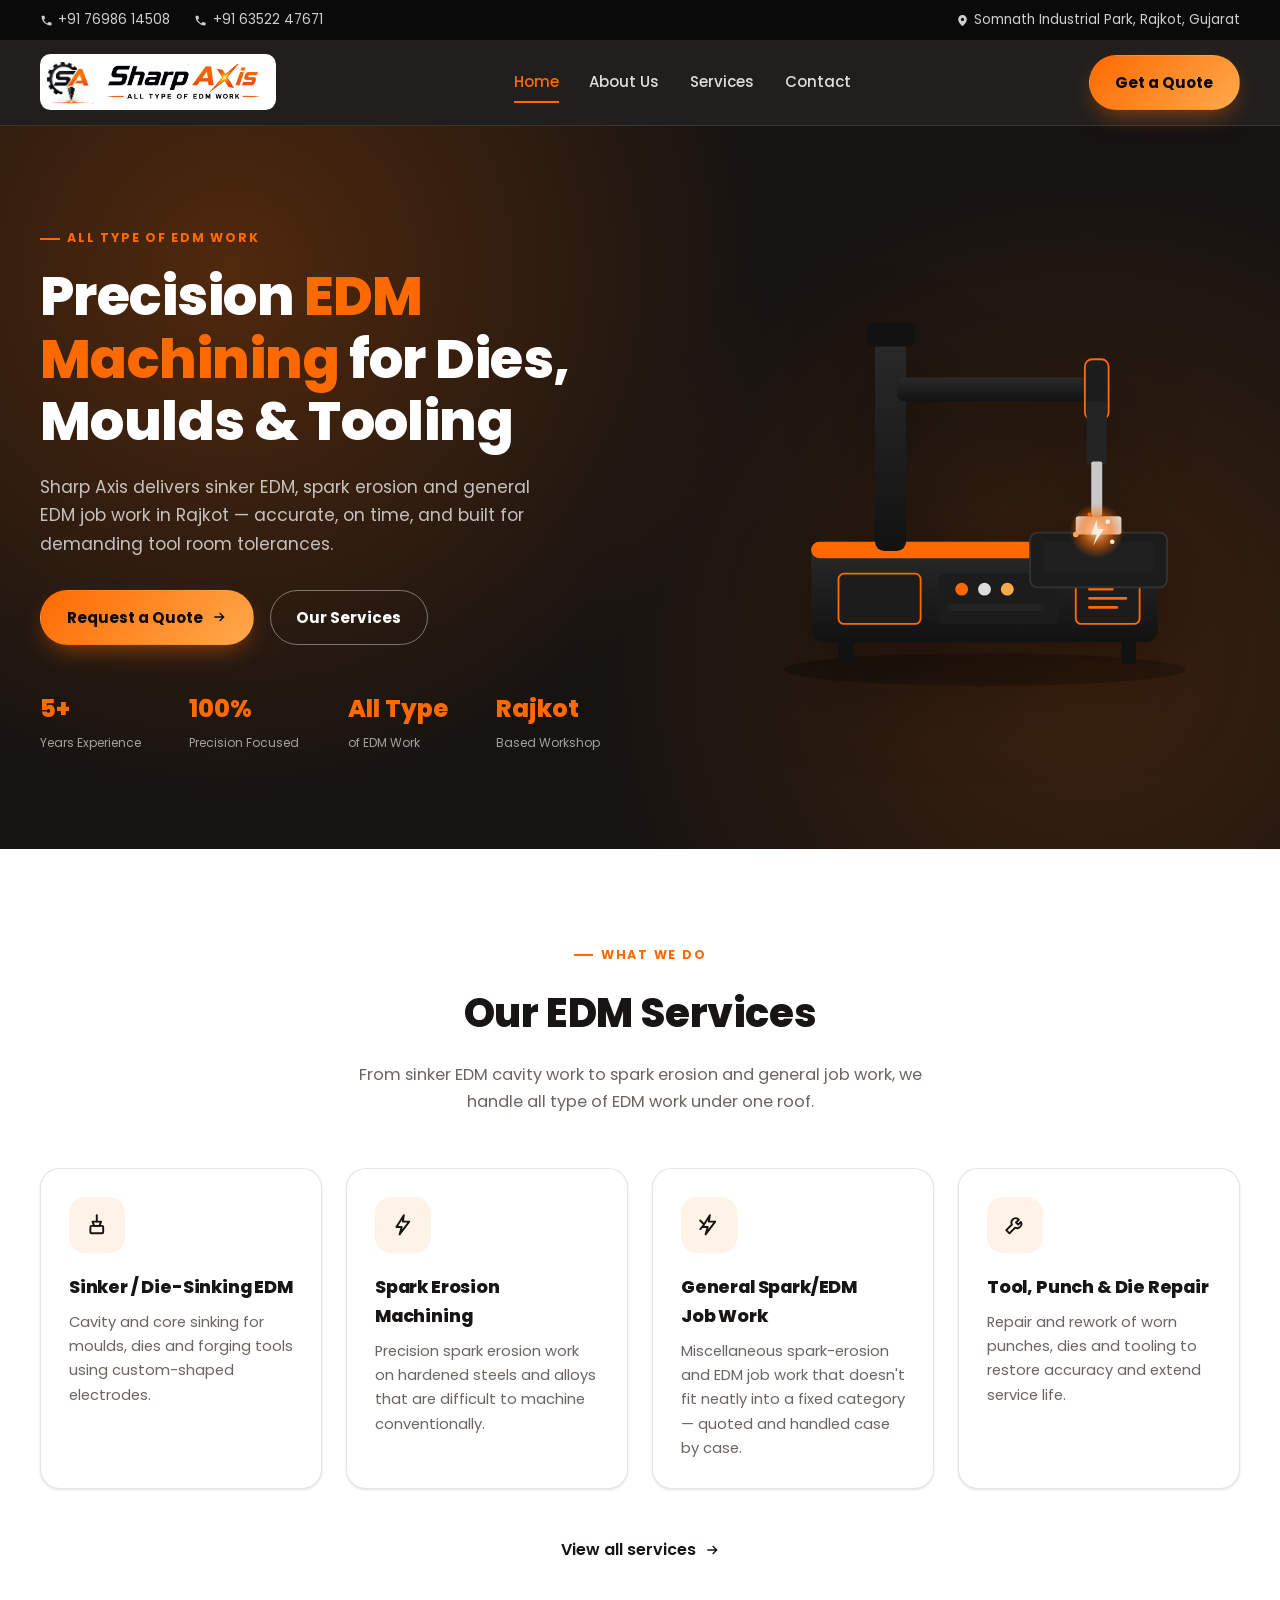
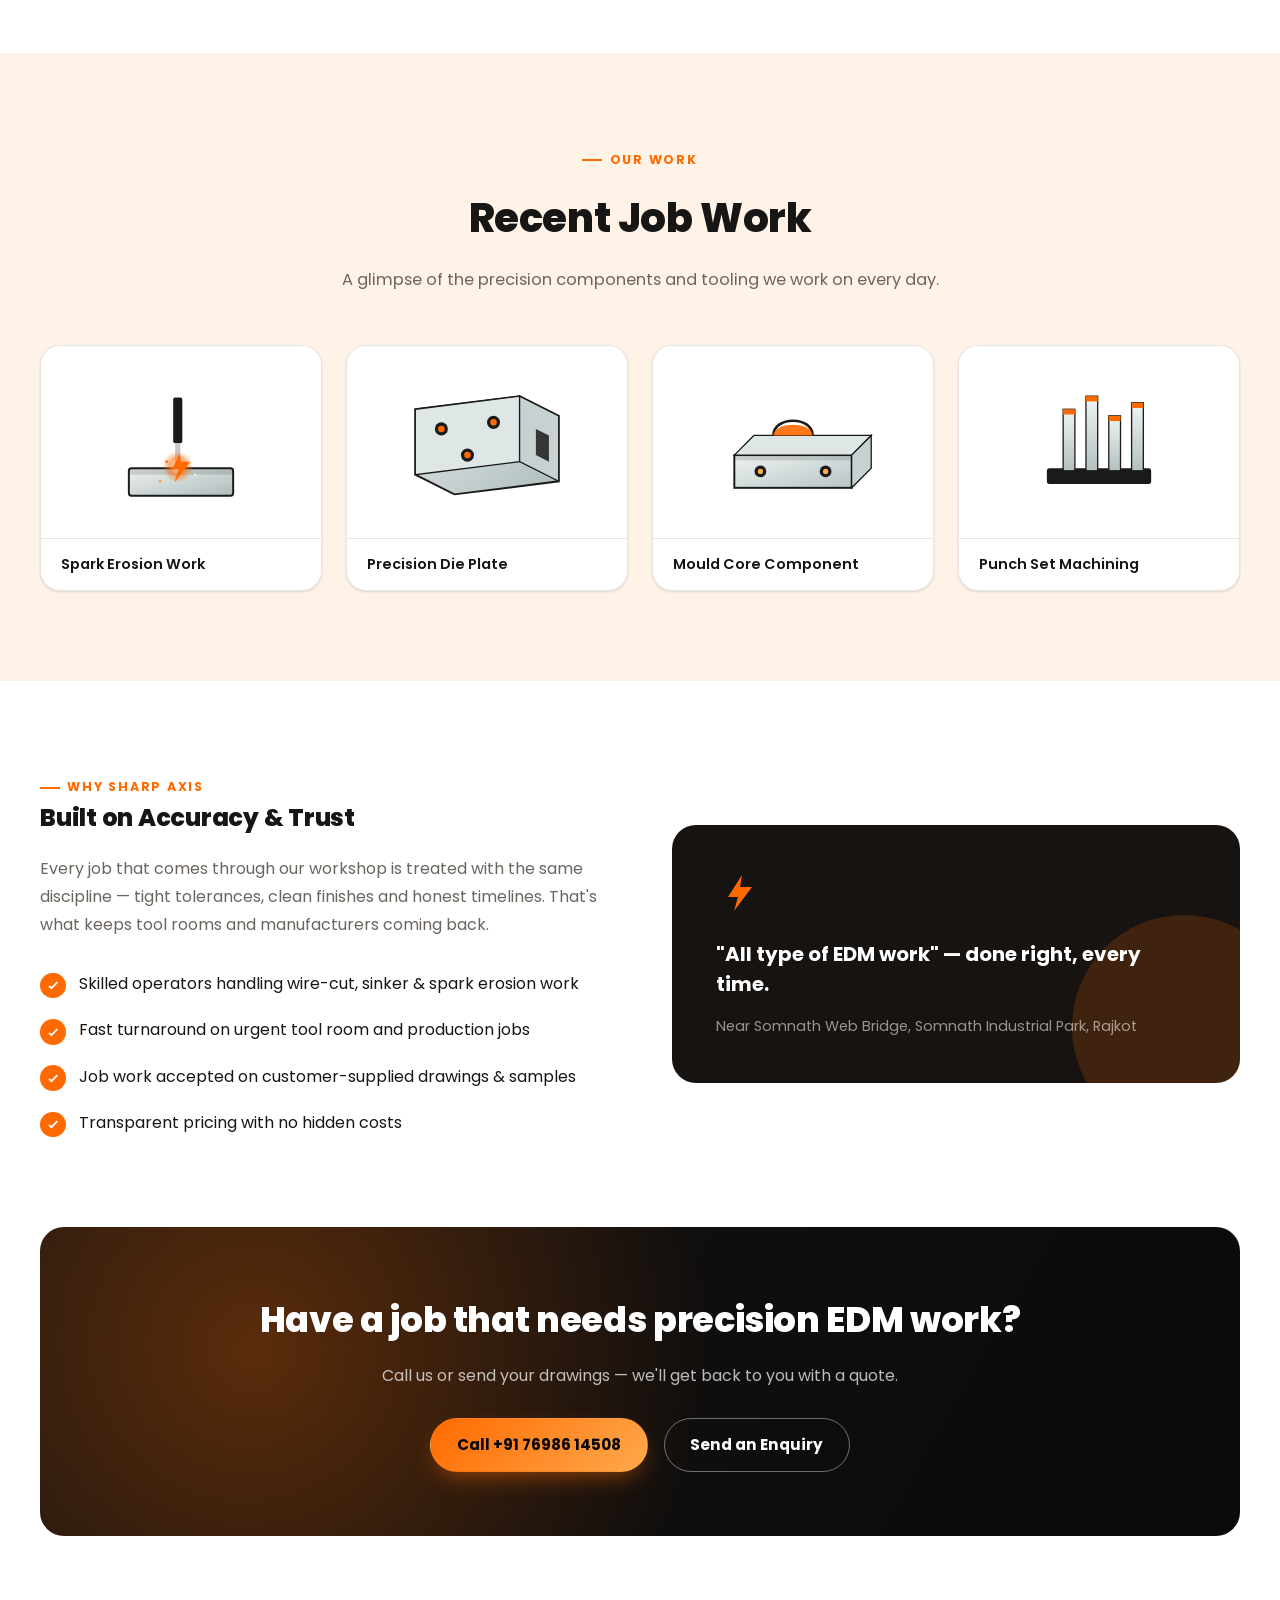
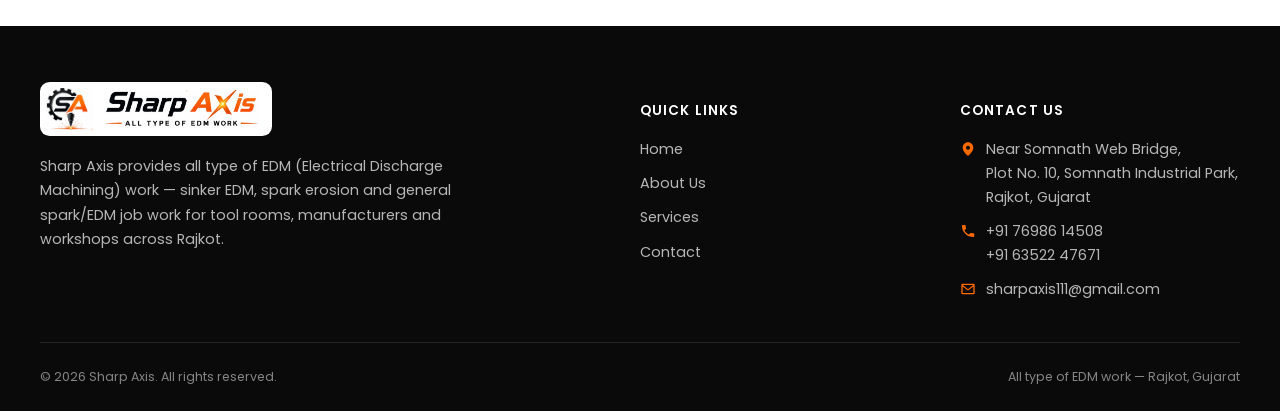
==== index.html @ 2260c655 "Rebrand site from VN Spark to Sharp Axis Update all pages, logo assets, and color palette (orange/bl" ====
<!DOCTYPE html>
<html lang="en">
<head>
<meta charset="utf-8">
<meta name="viewport" content="width=device-width, initial-scale=1">
<title>Sharp Axis — All Type of EDM Work | Rajkot</title>
<meta name="description" content="Sharp Axis, Rajkot — sinker EDM, spark erosion machining, general spark/EDM job work and tool repair. All type of EDM work, precision guaranteed.">
<link rel="icon" type="image/png" href="images/logo-mark.png">
<link rel="preconnect" href="https://fonts.bunny.net">
<link href="https://fonts.bunny.net/css?family=poppins:400,500,600,700,800" rel="stylesheet">
<link rel="stylesheet" href="css/style.css">
</head>
<body>

<div class="topbar">
  <div class="container-page topbar-row">
    <div class="topbar-contacts">
      <a href="tel:+917698614508">
        <svg width="13" height="13" viewBox="0 0 24 24" fill="currentColor"><path d="M6.6 10.8c1.4 2.8 3.8 5.1 6.6 6.6l2.2-2.2c.3-.3.7-.4 1.1-.3 1.2.4 2.5.6 3.8.6.6 0 1.1.5 1.1 1.1V20c0 .6-.5 1.1-1.1 1.1C10.6 21.1 2.9 13.4 2.9 4.1 2.9 3.5 3.4 3 4 3h3.4c.6 0 1.1.5 1.1 1.1 0 1.3.2 2.6.6 3.8.1.4 0 .8-.3 1.1L6.6 10.8z"/></svg>
        +91 76986 14508
      </a>
      <a href="tel:+916352247671">
        <svg width="13" height="13" viewBox="0 0 24 24" fill="currentColor"><path d="M6.6 10.8c1.4 2.8 3.8 5.1 6.6 6.6l2.2-2.2c.3-.3.7-.4 1.1-.3 1.2.4 2.5.6 3.8.6.6 0 1.1.5 1.1 1.1V20c0 .6-.5 1.1-1.1 1.1C10.6 21.1 2.9 13.4 2.9 4.1 2.9 3.5 3.4 3 4 3h3.4c.6 0 1.1.5 1.1 1.1 0 1.3.2 2.6.6 3.8.1.4 0 .8-.3 1.1L6.6 10.8z"/></svg>
        +91 63522 47671
      </a>
    </div>
    <a class="topbar-location" href="https://maps.app.goo.gl/mJrCz8PeDDXnvyiy7" target="_blank" rel="noopener">
      <svg width="13" height="13" viewBox="0 0 24 24" fill="currentColor"><path d="M12 2C7.6 2 4 5.6 4 10c0 5.4 7 11.5 7.3 11.7.2.2.5.3.7.3s.5-.1.7-.3C13 21.5 20 15.4 20 10c0-4.4-3.6-8-8-8zm0 11a3 3 0 110-6 3 3 0 010 6z"/></svg>
      Somnath Industrial Park, Rajkot, Gujarat
    </a>
  </div>
</div>

<header class="site-header">
  <div class="container-page header-row">
    <a class="brand" href="index.html">
      <img src="images/logo-mark.png" alt="Sharp Axis" class="brand-icon">
      <img src="images/logo-wordmark.png" alt="Sharp Axis — All Type of EDM Work" class="brand-wordmark">
    </a>

    <nav class="nav-links" id="navLinks">
      <a href="index.html" class="active">Home</a>
      <a href="about.html">About Us</a>
      <a href="services.html">Services</a>
      <a href="contact.html">Contact</a>
      <a class="btn-brand mobile-cta" href="contact.html">Get a Quote</a>
    </nav>

    <div class="header-actions">
      <a class="btn-brand" href="contact.html">Get a Quote</a>
      <button class="menu-toggle" id="menuToggle" aria-label="Toggle menu" aria-expanded="false" aria-controls="navLinks">
        <svg width="24" height="24" viewBox="0 0 24 24" fill="none" stroke="currentColor" stroke-width="2" stroke-linecap="round"><path d="M4 7h16M4 12h16M4 17h16"/></svg>
      </button>
    </div>
  </div>
</header>

<main>

  <!-- ============ HERO ============ -->
  <section class="hero">
    <div class="container-page hero-grid">
      <div>
        <span class="section-eyebrow">All Type of EDM Work</span>
        <h1>Precision <span class="text-brand">EDM Machining</span> for Dies, Moulds &amp; Tooling</h1>
        <p class="hero-lede">Sharp Axis delivers sinker EDM, spark erosion and general EDM job work in Rajkot &mdash; accurate, on time, and built for demanding tool room tolerances.</p>
        <div class="hero-ctas">
          <a class="btn-brand" href="contact.html">
            Request a Quote
            <svg width="16" height="16" viewBox="0 0 24 24" fill="none" stroke="currentColor" stroke-width="2"><path d="M5 12h14M13 6l6 6-6 6"/></svg>
          </a>
          <a class="btn-outline-light" href="services.html">Our Services</a>
        </div>
        <div class="hero-stats">
          <div><p class="stat-num">5+</p><p class="stat-label">Years Experience</p></div>
          <div><p class="stat-num">100%</p><p class="stat-label">Precision Focused</p></div>
          <div><p class="stat-num">All Type</p><p class="stat-label">of EDM Work</p></div>
          <div><p class="stat-num">Rajkot</p><p class="stat-label">Based Workshop</p></div>
        </div>
      </div>

      <div class="hero-art">
        <img src="images/hero-edm-machine.svg" alt="EDM spark erosion machine illustration">
      </div>
    </div>
  </section>

  <!-- ============ SERVICES PREVIEW ============ -->
  <section class="section">
    <div class="container-page">
      <div class="section-head-center">
        <span class="section-eyebrow center">What We Do</span>
        <h2>Our EDM Services</h2>
        <p>From sinker EDM cavity work to spark erosion and general job work, we handle all type of EDM work under one roof.</p>
      </div>

      <div class="grid-cards services-grid">
        <div class="service-card">
          <div class="icon-box"><svg viewBox="0 0 24 24" fill="none" stroke="currentColor" stroke-width="1.8" stroke-linecap="round" stroke-linejoin="round"><path d="M12 3v6"/><path d="M8 9h8l-1.5 4h-5L8 9z"/><rect x="6" y="13" width="12" height="7" rx="1"/></svg></div>
          <h3>Sinker / Die-Sinking EDM</h3>
          <p>Cavity and core sinking for moulds, dies and forging tools using custom-shaped electrodes.</p>
        </div>
        <div class="service-card">
          <div class="icon-box"><svg viewBox="0 0 24 24" fill="none" stroke="currentColor" stroke-width="1.8" stroke-linecap="round" stroke-linejoin="round"><path d="M13 3L6 14h5l-2 7 9-12h-6l1-6z"/></svg></div>
          <h3>Spark Erosion Machining</h3>
          <p>Precision spark erosion work on hardened steels and alloys that are difficult to machine conventionally.</p>
        </div>
        <div class="service-card">
          <div class="icon-box"><svg viewBox="0 0 24 24" fill="none" stroke="currentColor" stroke-width="1.8" stroke-linecap="round" stroke-linejoin="round"><path d="M13 3L6 14h5l-2 7 9-12h-6l1-6z"/><path d="M4 8l3 3M4 16l3-3"/></svg></div>
          <h3>General Spark/EDM Job Work</h3>
          <p>Miscellaneous spark-erosion and EDM job work that doesn't fit neatly into a fixed category &mdash; quoted and handled case by case.</p>
        </div>
        <div class="service-card">
          <div class="icon-box"><svg viewBox="0 0 24 24" fill="none" stroke="currentColor" stroke-width="1.8" stroke-linecap="round" stroke-linejoin="round"><path d="M14.7 6.3a4 4 0 00-5.4 5.4L4 17l3 3 5.3-5.3a4 4 0 005.4-5.4l-2.5 2.5-2-2 2.5-2.5z"/></svg></div>
          <h3>Tool, Punch &amp; Die Repair</h3>
          <p>Repair and rework of worn punches, dies and tooling to restore accuracy and extend service life.</p>
        </div>
      </div>

      <div style="text-align:center; margin-top:3rem;">
        <a href="services.html" style="display:inline-flex; align-items:center; gap:0.5em; font-weight:600; text-decoration:none; color:var(--brand-dark);">
          View all services
          <svg width="16" height="16" viewBox="0 0 24 24" fill="none" stroke="currentColor" stroke-width="2"><path d="M5 12h14M13 6l6 6-6 6"/></svg>
        </a>
      </div>
    </div>
  </section>

  <!-- ============ WORK GALLERY ============ -->
  <section class="section section-mist">
    <div class="container-page">
      <div class="section-head-center">
        <span class="section-eyebrow center">Our Work</span>
        <h2>Recent Job Work</h2>
        <p>A glimpse of the precision components and tooling we work on every day.</p>
      </div>

      <div class="grid-cards gallery-grid">
        <div class="gallery-card">
          <div class="thumb"><img src="images/work-spark-erosion.svg" alt="Spark Erosion Work"></div>
          <div class="cap">Spark Erosion Work</div>
        </div>
        <div class="gallery-card">
          <div class="thumb"><img src="images/work-die-plate.svg" alt="Precision Die Plate"></div>
          <div class="cap">Precision Die Plate</div>
        </div>
        <div class="gallery-card">
          <div class="thumb"><img src="images/work-mould-core.svg" alt="Mould Core Component"></div>
          <div class="cap">Mould Core Component</div>
        </div>
        <div class="gallery-card">
          <div class="thumb"><img src="images/work-punch-set.svg" alt="Punch Set Machining"></div>
          <div class="cap">Punch Set Machining</div>
        </div>
      </div>
    </div>
  </section>

  <!-- ============ WHY CHOOSE US ============ -->
  <section class="section">
    <div class="container-page why-grid">
      <div class="why-copy">
        <span class="section-eyebrow">Why Sharp Axis</span>
        <h2>Built on Accuracy &amp; Trust</h2>
        <p>Every job that comes through our workshop is treated with the same discipline &mdash; tight tolerances, clean finishes and honest timelines. That's what keeps tool rooms and manufacturers coming back.</p>

        <ul class="why-list">
          <li><span class="check"><svg viewBox="0 0 24 24" fill="none" stroke="currentColor" stroke-width="3"><path d="M5 13l4 4L19 7"/></svg></span><span>Skilled operators handling wire-cut, sinker &amp; spark erosion work</span></li>
          <li><span class="check"><svg viewBox="0 0 24 24" fill="none" stroke="currentColor" stroke-width="3"><path d="M5 13l4 4L19 7"/></svg></span><span>Fast turnaround on urgent tool room and production jobs</span></li>
          <li><span class="check"><svg viewBox="0 0 24 24" fill="none" stroke="currentColor" stroke-width="3"><path d="M5 13l4 4L19 7"/></svg></span><span>Job work accepted on customer-supplied drawings &amp; samples</span></li>
          <li><span class="check"><svg viewBox="0 0 24 24" fill="none" stroke="currentColor" stroke-width="3"><path d="M5 13l4 4L19 7"/></svg></span><span>Transparent pricing with no hidden costs</span></li>
        </ul>
      </div>

      <div class="why-panel">
        <svg viewBox="0 0 24 24" fill="currentColor"><path d="M13 3L6 14h5l-2 7 9-12h-6l1-6z"/></svg>
        <p class="quote">"All type of EDM work" &mdash; done right, every time.</p>
        <p class="sub"><a href="https://maps.app.goo.gl/mJrCz8PeDDXnvyiy7" target="_blank" rel="noopener" style="color:inherit; text-decoration:none;">Near Somnath Web Bridge, Somnath Industrial Park, Rajkot</a></p>
      </div>
    </div>
  </section>

  <!-- ============ CTA ============ -->
  <section class="section" style="padding-top:0;">
    <div class="container-page">
      <div class="cta-banner">
        <h2>Have a job that needs precision EDM work?</h2>
        <p>Call us or send your drawings &mdash; we'll get back to you with a quote.</p>
        <div class="cta-actions">
          <a class="btn-brand" href="tel:+917698614508">Call +91 76986 14508</a>
          <a class="btn-outline-light" href="contact.html">Send an Enquiry</a>
        </div>
      </div>
    </div>
  </section>

</main>

<footer>
  <div class="container-page">
    <div class="footer-grid">
      <div>
        <a class="footer-brand" href="index.html">
          <img src="images/logo-mark.png" alt="Sharp Axis" class="brand-icon">
          <img src="images/logo-wordmark.png" alt="Sharp Axis — All Type of EDM Work" class="brand-wordmark">
        </a>
        <p style="font-size:0.9rem; line-height:1.7; max-width:26rem;">Sharp Axis provides all type of EDM (Electrical Discharge Machining) work &mdash; sinker EDM, spark erosion and general spark/EDM job work for tool rooms, manufacturers and workshops across Rajkot.</p>
      </div>
      <div class="footer-col">
        <h4>Quick Links</h4>
        <ul>
          <li><a href="index.html">Home</a></li>
          <li><a href="about.html">About Us</a></li>
          <li><a href="services.html">Services</a></li>
          <li><a href="contact.html">Contact</a></li>
        </ul>
      </div>
      <div class="footer-col">
        <h4>Contact Us</h4>
        <ul>
          <li class="addr-item">
            <svg viewBox="0 0 24 24" fill="currentColor"><path d="M12 2C7.6 2 4 5.6 4 10c0 5.4 7 11.5 7.3 11.7.2.2.5.3.7.3s.5-.1.7-.3C13 21.5 20 15.4 20 10c0-4.4-3.6-8-8-8zm0 11a3 3 0 110-6 3 3 0 010 6z"/></svg>
            <a href="https://maps.app.goo.gl/mJrCz8PeDDXnvyiy7" target="_blank" rel="noopener">Near Somnath Web Bridge,<br>Plot No. 10, Somnath Industrial Park,<br>Rajkot, Gujarat</a>
          </li>
          <li class="addr-item">
            <svg viewBox="0 0 24 24" fill="currentColor"><path d="M6.6 10.8c1.4 2.8 3.8 5.1 6.6 6.6l2.2-2.2c.3-.3.7-.4 1.1-.3 1.2.4 2.5.6 3.8.6.6 0 1.1.5 1.1 1.1V20c0 .6-.5 1.1-1.1 1.1C10.6 21.1 2.9 13.4 2.9 4.1 2.9 3.5 3.4 3 4 3h3.4c.6 0 1.1.5 1.1 1.1 0 1.3.2 2.6.6 3.8.1.4 0 .8-.3 1.1L6.6 10.8z"/></svg>
            <span>
              <a href="tel:+917698614508">+91 76986 14508</a>
              <a href="tel:+916352247671">+91 63522 47671</a>
            </span>
          </li>
          <li class="addr-item">
            <svg viewBox="0 0 24 24" fill="currentColor"><path d="M2 5.5A1.5 1.5 0 013.5 4h17A1.5 1.5 0 0122 5.5v13a1.5 1.5 0 01-1.5 1.5h-17A1.5 1.5 0 012 18.5v-13zm2.2.5 7.8 6.2L19.8 6H4.2zM20 8.1l-7.4 5.9a1 1 0 01-1.2 0L4 8.1V18h16V8.1z"/></svg>
            <a href="mailto:sharpaxis111@gmail.com">sharpaxis111@gmail.com</a>
          </li>
        </ul>
      </div>
    </div>
    <div class="footer-bottom">
      <p>&copy; <span id="year"></span> Sharp Axis. All rights reserved.</p>
      <p>All type of EDM work &mdash; Rajkot, Gujarat</p>
    </div>
  </div>
</footer>

<script>
  document.getElementById('year').textContent = new Date().getFullYear();
  var toggle = document.getElementById('menuToggle');
  var nav = document.getElementById('navLinks');
  toggle.addEventListener('click', function(){
    var open = nav.classList.toggle('open');
    toggle.setAttribute('aria-expanded', String(open));
  });
</script>
</body>
</html>
---- css/style.css ----
:root{
  --brand-dark:#161311;
  --brand-dark-2:#0a0a0a;
  --brand:#ff6a00;
  --brand-light:#ffa94d;
  --brand-mist:#fff2e6;
  --ink:#181614;
  --muted:#6b6560;
  --line: rgba(20,17,14,0.10);
  --white:#ffffff;
  --shadow-sm: 0 1px 3px rgba(20,17,14,.08), 0 1px 2px rgba(20,17,14,.05);
  --shadow-lg: 0 18px 40px -14px rgba(20,17,14,.22);
  --shadow-xl: 0 26px 55px -14px rgba(20,17,14,.28);
  --r-lg: 1rem;
  --r-xl: 1.5rem;
  --font-sans: 'Poppins', ui-sans-serif, system-ui, sans-serif, 'Apple Color Emoji', 'Segoe UI Emoji', 'Segoe UI Symbol', 'Noto Color Emoji';
}
*,*::before,*::after{ box-sizing:border-box; }
html{ scroll-behavior:smooth; }
@media (prefers-reduced-motion: reduce){ html{ scroll-behavior:auto; } }
body{ margin:0; background:var(--white); color:var(--ink); font-family:var(--font-sans); line-height:1.65; -webkit-font-smoothing:antialiased; overflow-x:hidden; }
img,svg{ display:block; max-width:100%; }
a{ color:inherit; }
h1,h2,h3{ font-family:var(--font-sans); font-weight:800; letter-spacing:-0.01em; margin:0; text-wrap:balance; }
p{ margin:0; }
::selection{ background:var(--brand); color:#1a0d00; }

.container-page{ max-width:80rem; margin-inline:auto; padding-inline:clamp(1.25rem,4vw,2.5rem); }
.text-brand{ color:var(--brand); }
.section{ padding-block:clamp(3.5rem,7vw,6rem); }
.section-mist{ background:var(--brand-mist); }

.section-eyebrow{
  display:inline-flex; align-items:center; gap:0.6em;
  font-size:0.78rem; font-weight:700; letter-spacing:0.14em; text-transform:uppercase; color:var(--brand);
}
.section-eyebrow::before{ content:""; width:1.6em; height:2px; background:var(--brand); display:inline-block; }
.section-eyebrow.center{ justify-content:center; }

.section-head-center{ max-width:38rem; margin-inline:auto; text-align:center; margin-bottom:3.25rem; }
.section-head-center h2{ margin-top:0.9rem; font-size:clamp(1.9rem,3.2vw,2.5rem); }
.section-head-center p{ margin-top:1rem; color:var(--muted); font-size:1.02rem; }

/* ---------- buttons ---------- */
.btn-brand, .btn-outline, .btn-outline-light{
  display:inline-flex; align-items:center; gap:0.55em; justify-content:center;
  font-family:var(--font-sans); font-weight:700; font-size:0.95rem;
  padding:0.85rem 1.6rem; border-radius:999px; text-decoration:none; white-space:nowrap;
  border:1.5px solid transparent; cursor:pointer;
  transition: transform .15s ease, box-shadow .15s ease, background-color .15s ease, border-color .15s ease, color .15s ease;
}
.btn-brand{ background-image: linear-gradient(135deg, var(--brand), var(--brand-light)); color:var(--brand-dark-2); box-shadow: 0 10px 25px -8px rgba(255,106,0,.55); }
.btn-brand:hover{ transform:translateY(-2px); box-shadow: 0 14px 30px -8px rgba(255,106,0,.65); }
.btn-outline{ border-color:var(--line); color:var(--ink); background:var(--white); }
.btn-outline:hover{ border-color:var(--brand); color:#b4460c; transform:translateY(-2px); }
.btn-outline-light{ border-color:rgba(255,255,255,.4); color:#fff; background:transparent; }
.btn-outline-light:hover{ border-color:var(--brand); background:rgba(255,255,255,.06); transform:translateY(-2px); }
.btn-brand:focus-visible, .btn-outline:focus-visible, .btn-outline-light:focus-visible{ outline:2px solid var(--brand); outline-offset:2px; }

/* ---------- top bar ---------- */
.topbar{ background:var(--brand-dark-2); color:rgba(255,255,255,.8); font-size:0.85rem; }
.topbar-row{ display:flex; align-items:center; justify-content:space-between; padding-block:0.55rem; gap:1rem; flex-wrap:wrap; }
.topbar-contacts{ display:flex; align-items:center; gap:1.5rem; }
.topbar a{ text-decoration:none; display:inline-flex; align-items:center; gap:0.4em; color:inherit; transition:color .15s ease; }
.topbar a:hover{ color:var(--brand); }
.topbar-location{ display:inline-flex; align-items:center; gap:0.4em; }
@media (max-width:640px){ .topbar-location{ display:none; } }

/* ---------- header ---------- */
.site-header{ position:sticky; top:0; z-index:50; background:color-mix(in srgb, var(--brand-dark) 95%, transparent); backdrop-filter:blur(8px); border-bottom:1px solid rgba(255,255,255,.1); }
.header-row{ display:flex; align-items:center; justify-content:space-between; padding-block:0.9rem; gap:1rem; }
.brand{
  display:flex; align-items:center; gap:0.6rem; text-decoration:none; color:#fff;
  background:#fff; border-radius:0.65rem; padding:0.4rem 0.85rem 0.4rem 0.4rem;
}
.brand-icon{ height:2.7rem; width:auto; display:block; }
.brand-wordmark{ height:2.35rem; width:auto; display:block; }

.nav-links{ display:flex; align-items:center; gap:clamp(1.1rem,2.4vw,2rem); }
.nav-links a{ text-decoration:none; font-size:0.94rem; font-weight:500; color:rgba(255,255,255,.85); position:relative; padding-block:0.3rem; transition:color .15s ease; }
.nav-links a.active, .nav-links a:hover{ color:var(--brand); }
.nav-links a.active::after{ content:""; position:absolute; left:0; right:0; bottom:-3px; height:2px; background:var(--brand); }
.header-actions{ display:flex; align-items:center; gap:1rem; }

.menu-toggle{ display:none; background:none; border:none; color:#fff; padding:0.5rem; cursor:pointer; }
.menu-toggle:focus-visible{ outline:2px solid var(--brand); outline-offset:2px; }

@media (max-width:860px){
  .nav-links{ display:none; }
  .menu-toggle{ display:inline-flex; }
  .header-actions .btn-brand{ display:none; }
  .nav-links.open{
    display:flex; flex-direction:column; align-items:flex-start; gap:0;
    position:absolute; top:100%; left:0; right:0;
    background:var(--brand-dark); border-bottom:1px solid rgba(255,255,255,.1);
    padding:0.5rem clamp(1.25rem,4vw,2.5rem) 1rem;
  }
  .nav-links.open a{ width:100%; padding-block:0.7rem; border-bottom:1px solid rgba(255,255,255,.08); }
  .nav-links.open .mobile-cta{ display:inline-flex; margin-top:0.85rem; }
}
.mobile-cta{ display:none; }

/* ---------- page header (inner pages) ---------- */
.page-header{ position:relative; background:var(--brand-dark); color:#fff; overflow:hidden; padding-block:clamp(3rem,7vw,5rem); text-align:center; }
.page-header::before{ content:""; position:absolute; inset:0; background-image: radial-gradient(circle at 22% 30%, rgba(255,106,0,.25), transparent 45%); pointer-events:none; }
.page-header .container-page{ position:relative; }
.page-header h1{ margin-top:1rem; font-size:clamp(2.1rem,4.5vw,3rem); }
.page-header p{ margin-top:1rem; color:rgba(255,255,255,.7); max-width:34rem; margin-inline:auto; }

/* ---------- hero (home) ---------- */
.hero{ position:relative; background:var(--brand-dark); color:#fff; overflow:hidden; }
.hero::before{
  content:""; position:absolute; inset:0;
  background-image: radial-gradient(circle at 18% 20%, rgba(255,106,0,.25), transparent 45%), radial-gradient(circle at 85% 75%, rgba(255,106,0,.16), transparent 42%);
  pointer-events:none;
}
.hero-grid{ position:relative; display:grid; grid-template-columns:1.1fr 0.9fr; gap:clamp(2rem,5vw,4rem); align-items:center; padding-block:clamp(3.25rem,8vw,6rem); }
@media (max-width:940px){ .hero-grid{ grid-template-columns:1fr; } }
.hero h1{ margin-top:1rem; font-size:clamp(2.3rem,5vw,3.4rem); line-height:1.15; }
.hero-lede{ margin-top:1.25rem; font-size:1.08rem; color:rgba(255,255,255,.72); max-width:32rem; }
.hero-ctas{ display:flex; flex-wrap:wrap; gap:1rem; margin-top:2rem; }
.hero-stats{ display:grid; grid-template-columns:repeat(4,auto); gap:clamp(1.25rem,3.5vw,2rem); margin-top:2.75rem; max-width:36rem; }
.hero-stats .stat-num{ font-family:var(--font-sans); font-weight:800; font-size:1.5rem; color:var(--brand); }
.hero-stats .stat-label{ margin-top:0.3rem; font-size:0.75rem; color:rgba(255,255,255,.6); }
@media (max-width:560px){ .hero-stats{ grid-template-columns:repeat(2,1fr); gap:1.25rem; } }
.hero-art img{ width:100%; max-width:32rem; margin-inline:auto; filter:drop-shadow(0 25px 40px rgba(0,0,0,.35)); }

@keyframes spark-flicker{ 0%,100%{ opacity:1; filter:drop-shadow(0 0 6px rgba(255,169,77,.9)); } 45%{ opacity:.55; filter:drop-shadow(0 0 2px rgba(255,169,77,.4)); } 60%{ opacity:1; filter:drop-shadow(0 0 10px rgba(255,169,77,1)); } }
@keyframes spark-pop{ 0%{ transform:scale(.4) translateY(4px); opacity:0; } 35%{ opacity:1; } 100%{ transform:scale(1.15) translateY(-10px); opacity:0; } }
@media (prefers-reduced-motion: reduce){ .hero-art img{ animation:none !important; } }

/* ---------- generic cards / grids ---------- */
.grid-cards{ display:grid; gap:1.5rem; }
.services-grid{ grid-template-columns:repeat(auto-fit,minmax(260px,1fr)); }
.gallery-grid{ grid-template-columns:repeat(auto-fit,minmax(200px,1fr)); }
.values-grid{ grid-template-columns:repeat(auto-fit,minmax(240px,1fr)); }

.icon-box{ width:3.5rem; height:3.5rem; border-radius:var(--r-lg); background:var(--brand-mist); color:var(--brand-dark); display:flex; align-items:center; justify-content:center; transition:background-color .2s ease, color .2s ease; flex-shrink:0; }
.icon-box svg{ width:1.6rem; height:1.6rem; }

.service-card{
  padding:1.75rem; border-radius:1.25rem; border:1px solid var(--line); background:var(--white);
  box-shadow:var(--shadow-sm); transition: box-shadow .2s ease, border-color .2s ease, transform .2s ease;
}
.service-card:hover{ box-shadow:var(--shadow-xl); border-color: color-mix(in oklab, var(--brand) 40%, var(--line)); transform:translateY(-3px); }
.service-card:hover .icon-box{ background:var(--brand); color:#fff; }
.service-card h3{ margin-top:1.25rem; font-size:1.1rem; }
.service-card p{ margin-top:0.5rem; font-size:0.92rem; color:var(--muted); }

.gallery-card{ border-radius:1.25rem; overflow:hidden; border:1px solid var(--line); background:var(--white); box-shadow:var(--shadow-sm); transition: box-shadow .2s ease, transform .2s ease; }
.gallery-card:hover{ box-shadow:var(--shadow-lg); transform:translateY(-3px); }
.gallery-card .thumb{ padding:1.5rem; background:#fff; }
.gallery-card .thumb img{ width:100%; height:9rem; object-fit:contain; }
.gallery-card .cap{ padding:0.85rem 1.25rem; border-top:1px solid var(--line); font-weight:600; font-size:0.9rem; }

.value-card{ padding:1.9rem; border-radius:1.25rem; background:var(--white); box-shadow:var(--shadow-sm); }
.value-card h3{ margin-top:1.25rem; font-size:1.1rem; }
.value-card p{ margin-top:0.55rem; font-size:0.92rem; color:var(--muted); }

/* ---------- services (full rows) ---------- */
.service-rows{ display:flex; flex-direction:column; gap:1.5rem; margin-top:3rem; }
.service-row{
  display:grid; grid-template-columns:auto 1fr 1.2fr; gap:clamp(1.25rem,3vw,2.5rem); align-items:center;
  padding:2rem; border-radius:1.5rem; border:1px solid var(--line);
  transition: box-shadow .2s ease, transform .2s ease;
}
.service-row.mist{ background:var(--brand-mist); border-color:transparent; }
.service-row:hover{ box-shadow:var(--shadow-lg); transform:translateY(-2px); }
.service-row .icon-box{ background:var(--brand-dark); color:var(--brand); width:4.5rem; height:4.5rem; }
.service-row .icon-box svg{ width:2rem; height:2rem; }
.service-row .tag{ font-size:0.72rem; font-weight:800; letter-spacing:0.14em; text-transform:uppercase; color:#b4460c; }
.service-row h3{ margin-top:0.3rem; font-size:1.3rem; }
.service-row .desc{ margin-top:0.5rem; color:var(--muted); }
.service-row .details{ list-style:none; margin:0; padding:0; display:grid; gap:0.6rem; }
.service-row .details li{ display:flex; gap:0.6rem; font-size:0.92rem; color:var(--muted); }
.service-row .details svg{ width:1rem; height:1rem; flex-shrink:0; margin-top:0.2rem; color:var(--brand); }
@media (max-width:820px){ .service-row{ grid-template-columns:1fr; text-align:left; } }

/* ---------- about ---------- */
.about-top-grid{ display:grid; grid-template-columns:1.05fr 0.95fr; gap:clamp(2rem,5vw,4rem); align-items:center; }
@media (max-width:940px){ .about-top-grid{ grid-template-columns:1fr; } }
.about-copy p{ margin-top:1.1rem; color:var(--muted); line-height:1.75; }
.about-stats{ display:grid; grid-template-columns:repeat(2,1fr); gap:1.25rem; margin-top:2rem; max-width:26rem; }
.about-stats .stat-card{ padding:1.25rem; border-radius:var(--r-lg); background:var(--brand-mist); }
.about-stats .stat-card .n{ font-size:1.4rem; font-weight:800; color:var(--brand-dark); }
.about-stats .stat-card .l{ font-size:0.75rem; color:var(--muted); margin-top:0.25rem; }
.about-art img{ max-width:24rem; margin-inline:auto; }

.workshop-grid{ display:grid; grid-template-columns:1fr 1fr; gap:clamp(2rem,5vw,4rem); align-items:center; }
@media (max-width:940px){ .workshop-grid{ grid-template-columns:1fr; order:2; } }
.workshop-card{
  position:relative; overflow:hidden; border-radius:1.5rem; background:var(--brand-dark); color:#fff; padding:clamp(1.75rem,4vw,2.75rem);
}
.workshop-card::before{ content:""; position:absolute; left:-3.5rem; top:-3.5rem; width:14rem; height:14rem; border-radius:50%; background:rgba(255,106,0,.18); }
.workshop-card .icon-circle{ position:relative; width:3.25rem; height:3.25rem; color:var(--brand); }
.workshop-card h3{ position:relative; margin-top:1.1rem; font-size:1.25rem; }
.workshop-card p{ position:relative; margin-top:0.75rem; color:rgba(255,255,255,.72); line-height:1.7; }
.workshop-card .phones{ position:relative; margin-top:1.25rem; display:flex; flex-direction:column; gap:0.5rem; }
.workshop-card .phones a{ display:inline-flex; align-items:center; gap:0.55em; text-decoration:none; color:rgba(255,255,255,.88); font-weight:600; transition:color .15s ease, gap .15s ease; }
.workshop-card .phones a:hover{ color:var(--brand); gap:0.75em; }
.workshop-card .phones a svg{ width:0.95rem; height:0.95rem; }

/* ---------- why choose us ---------- */
.why-grid{ display:grid; grid-template-columns:1fr 1fr; gap:clamp(2rem,5vw,4rem); align-items:center; }
@media (max-width:940px){ .why-grid{ grid-template-columns:1fr; } }
.why-copy p{ margin-top:1.1rem; color:var(--muted); line-height:1.75; }
.why-list{ list-style:none; margin:2rem 0 0; padding:0; display:grid; gap:1.2rem; }
.why-list li{ display:flex; align-items:flex-start; gap:0.85rem; }
.why-list .check{ width:1.6rem; height:1.6rem; border-radius:50%; background:var(--brand); color:#fff; display:flex; align-items:center; justify-content:center; flex-shrink:0; margin-top:0.1rem; }
.why-list .check svg{ width:0.9rem; height:0.9rem; }
.why-list span{ color:var(--ink); }
.why-panel{ position:relative; overflow:hidden; border-radius:1.5rem; background:var(--brand-dark); color:#fff; padding:clamp(2rem,4vw,2.75rem); }
.why-panel::before{ content:""; position:absolute; right:-3.5rem; bottom:-3.5rem; width:14rem; height:14rem; border-radius:50%; background:rgba(255,106,0,.18); }
.why-panel svg{ position:relative; width:3rem; height:3rem; color:var(--brand); }
.why-panel .quote{ position:relative; margin-top:1.4rem; font-size:1.25rem; font-weight:700; line-height:1.5; }
.why-panel .sub{ position:relative; margin-top:1rem; color:rgba(255,255,255,.55); font-size:0.9rem; }

/* ---------- contact ---------- */
.contact-grid-new{ display:grid; grid-template-columns:0.85fr 1.15fr; gap:clamp(2rem,5vw,3rem); }
@media (max-width:900px){ .contact-grid-new{ grid-template-columns:1fr; } }
.contact-stack{ display:flex; flex-direction:column; gap:1.25rem; }
.info-card{ padding:1.75rem; border-radius:1.25rem; background:var(--brand-mist); }
.info-card.dark{ background:var(--brand-dark); color:#fff; }
.info-card h3{ margin-top:1rem; font-size:1.05rem; }
.info-card p{ margin-top:0.5rem; font-size:0.9rem; color:var(--muted); line-height:1.6; }
.info-card.dark p{ color:rgba(255,255,255,.72); }
.info-card a.phone{ display:block; margin-top:0.5rem; font-size:0.92rem; text-decoration:none; color:var(--muted); transition:color .15s ease; }
.info-card a.phone:hover{ color:#b4460c; }

.enquiry-form{ margin-top:1.75rem; display:flex; flex-direction:column; gap:1.1rem; }
.enquiry-form .form-row{ display:grid; grid-template-columns:1fr 1fr; gap:1.1rem; }
@media (max-width:520px){ .enquiry-form .form-row{ grid-template-columns:1fr; } }
.enquiry-form .field{ display:flex; flex-direction:column; gap:0.4rem; }
.enquiry-form label{ font-size:0.82rem; font-weight:600; color:var(--ink); }
.enquiry-form input, .enquiry-form textarea{
  font-family:var(--font-sans); font-size:0.95rem; padding:0.75rem 0.9rem;
  border:1.5px solid var(--line); border-radius:0.65rem; background:var(--white); color:var(--ink);
  transition:border-color .15s ease, box-shadow .15s ease;
}
.enquiry-form input:focus, .enquiry-form textarea:focus{
  outline:none; border-color:var(--brand); box-shadow:0 0 0 3px color-mix(in oklab, var(--brand) 20%, transparent);
}
.enquiry-form textarea{ resize:vertical; min-height:6rem; }
.enquiry-form input:invalid:not(:placeholder-shown){ border-color:#d9534f; }

.contact-panel{ padding:clamp(1.75rem,4vw,2.5rem); border-radius:1.5rem; border:1px solid var(--line); box-shadow:var(--shadow-sm); }
.contact-panel h2{ font-size:1.6rem; }
.contact-panel > p{ margin-top:0.6rem; color:var(--muted); font-size:0.95rem; }
.quick-actions{ display:grid; gap:1rem; margin-top:2rem; }
.quick-action{
  display:flex; align-items:center; justify-content:space-between; gap:1rem;
  padding:1.1rem 1.4rem; border-radius:var(--r-lg); border:1px solid var(--line); text-decoration:none; color:var(--ink);
  font-weight:700; transition:border-color .15s ease, background-color .15s ease, transform .15s ease;
}
.quick-action:hover{ border-color:var(--brand); transform:translateX(3px); background:var(--brand-mist); }
.quick-action:focus-visible{ outline:2px solid var(--brand); outline-offset:2px; }
.quick-action .left{ display:flex; align-items:center; gap:0.85rem; }
.quick-action .left .icon-box{ width:2.6rem; height:2.6rem; }
.quick-action .left .icon-box svg{ width:1.2rem; height:1.2rem; }
.quick-action.primary{ background-image:linear-gradient(135deg, var(--brand), var(--brand-light)); color:var(--brand-dark-2); border-color:transparent; }
.quick-action.primary .icon-box{ background:rgba(0,0,0,.12); color:var(--brand-dark-2); }
.quick-action .arrow{ font-family:var(--font-sans); }

/* ---------- CTA banner ---------- */
.cta-banner{
  position:relative; overflow:hidden; border-radius:1.5rem;
  background: linear-gradient(120deg, var(--brand-dark), var(--brand-dark-2));
  padding:clamp(2.5rem,6vw,4rem) clamp(1.75rem,5vw,4rem); text-align:center; color:#fff;
}
.cta-banner::before{ content:""; position:absolute; inset:0; background-image: radial-gradient(circle at 18% 40%, rgba(255,106,0,.3), transparent 45%); pointer-events:none; }
.cta-banner h2{ position:relative; font-size:clamp(1.6rem,3vw,2.2rem); }
.cta-banner p{ position:relative; margin-top:0.9rem; color:rgba(255,255,255,.72); }
.cta-actions{ position:relative; margin-top:1.75rem; display:flex; flex-wrap:wrap; justify-content:center; gap:1rem; }

/* ---------- footer ---------- */
footer{ background:var(--brand-dark-2); color:rgba(255,255,255,.7); padding-block:3.5rem 1.5rem; margin-top:0; }
.footer-grid{ display:grid; grid-template-columns:2fr 1fr 1fr; gap:2.5rem; }
@media (max-width:820px){ .footer-grid{ grid-template-columns:1fr; } }
.footer-brand{
  display:flex; align-items:center; gap:0.55rem; text-decoration:none; margin-bottom:1.1rem;
  background:#fff; border-radius:0.6rem; padding:0.35rem 0.75rem 0.35rem 0.35rem; width:fit-content;
}
.footer-col h4{ color:#fff; font-weight:600; font-size:0.85rem; text-transform:uppercase; letter-spacing:0.08em; margin-bottom:1rem; }
.footer-col ul{ list-style:none; margin:0; padding:0; display:grid; gap:0.65rem; font-size:0.9rem; }
.footer-col ul li a{ text-decoration:none; color:rgba(255,255,255,.7); transition:color .15s ease; }
.footer-col ul li a:hover{ color:var(--brand); }
.footer-col .addr-item{ display:flex; gap:0.6rem; align-items:flex-start; }
.footer-col .addr-item svg{ width:1rem; height:1rem; margin-top:0.2rem; color:var(--brand); flex-shrink:0; }
.footer-col .addr-item a{ display:block; text-decoration:none; color:rgba(255,255,255,.7); transition:color .15s ease; }
.footer-col .addr-item a:hover{ color:var(--brand); }
.footer-bottom{ margin-top:2.5rem; padding-top:1.5rem; border-top:1px solid rgba(255,255,255,.1); display:flex; flex-wrap:wrap; justify-content:space-between; gap:0.75rem; font-size:0.78rem; color:rgba(255,255,255,.5); }
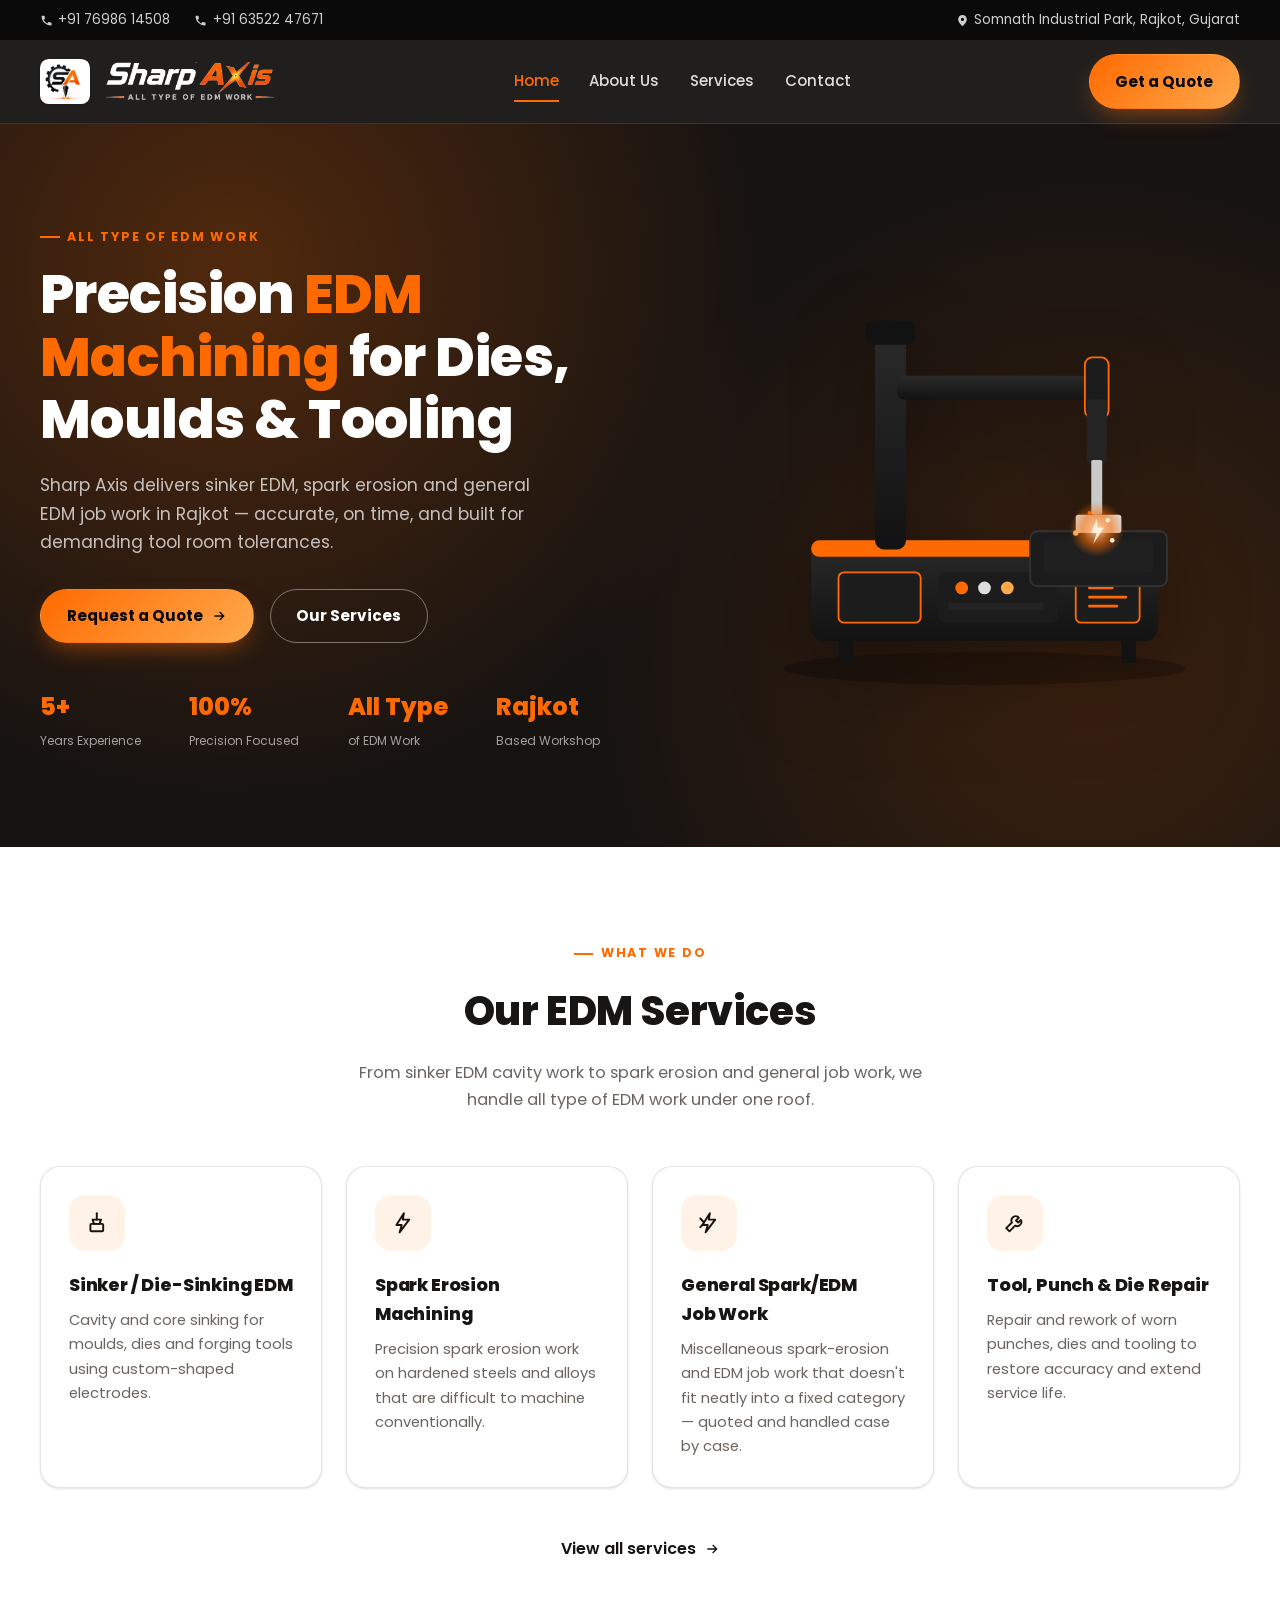
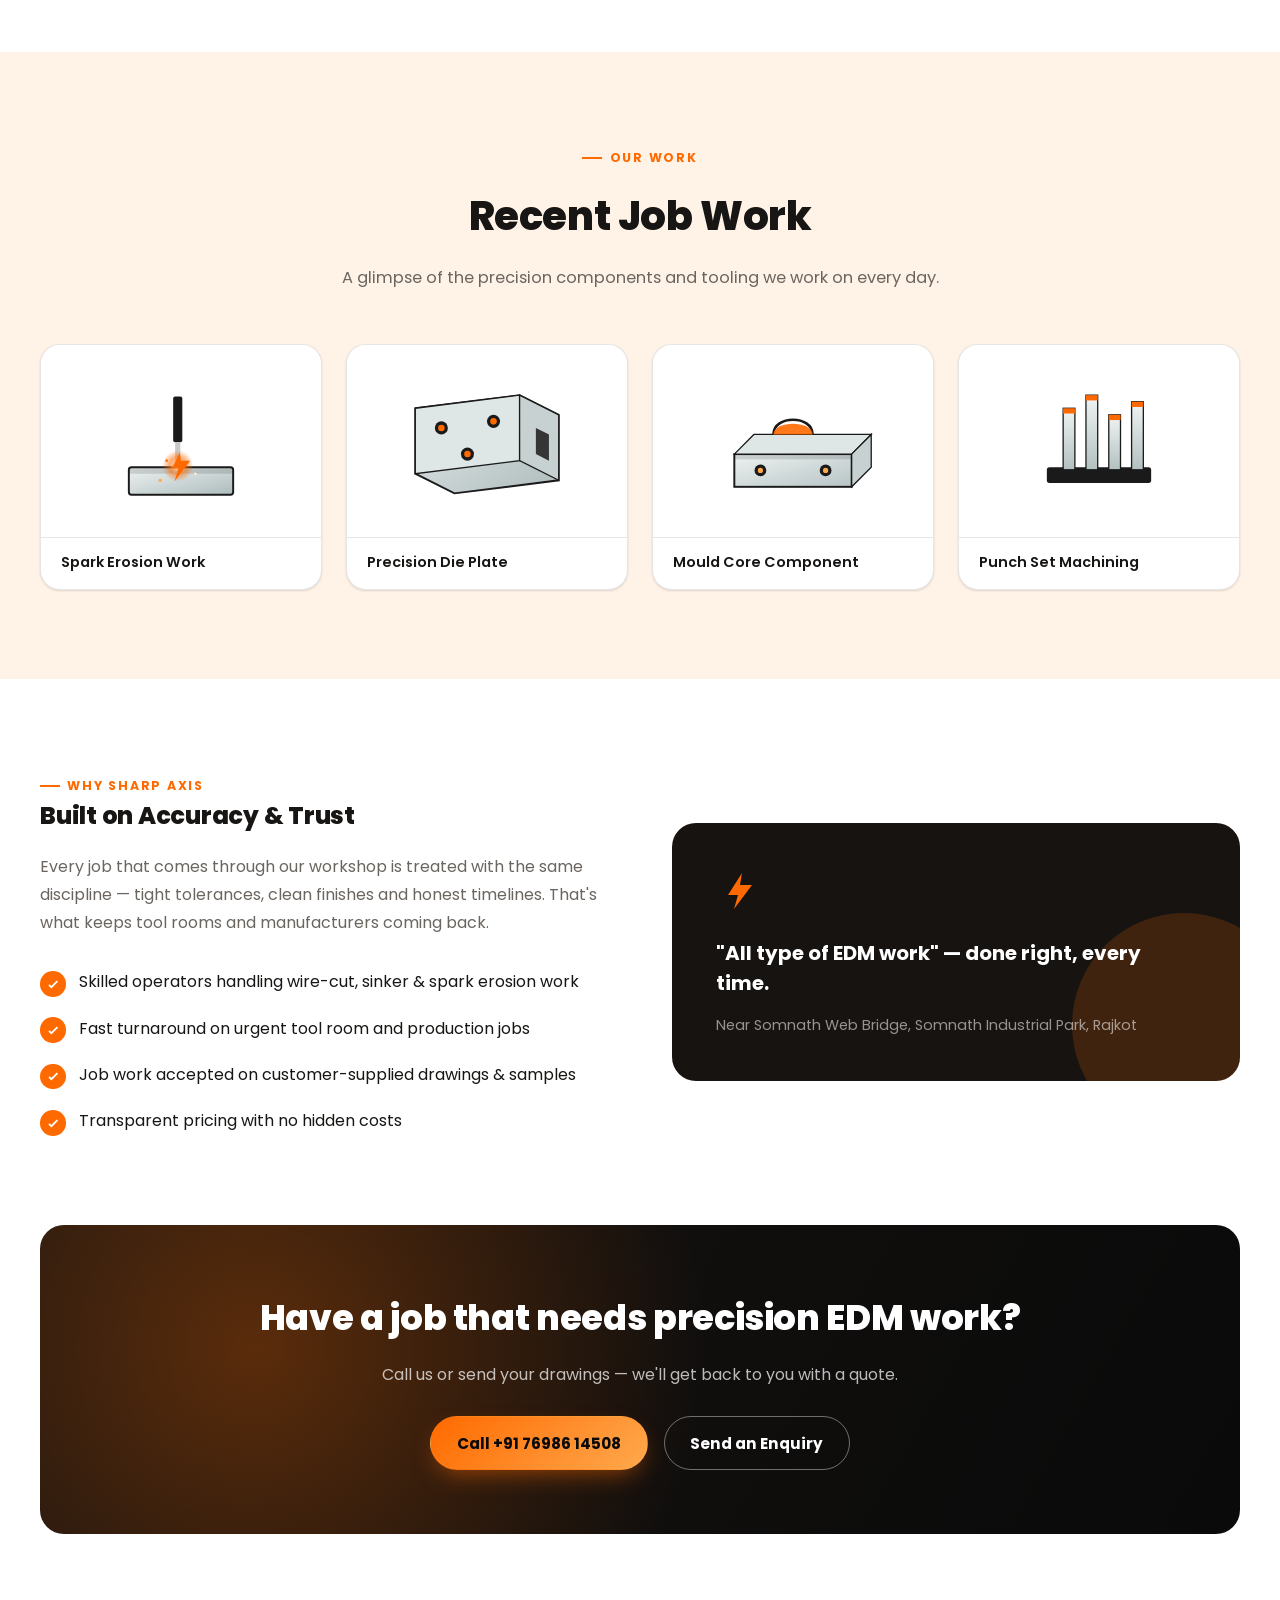
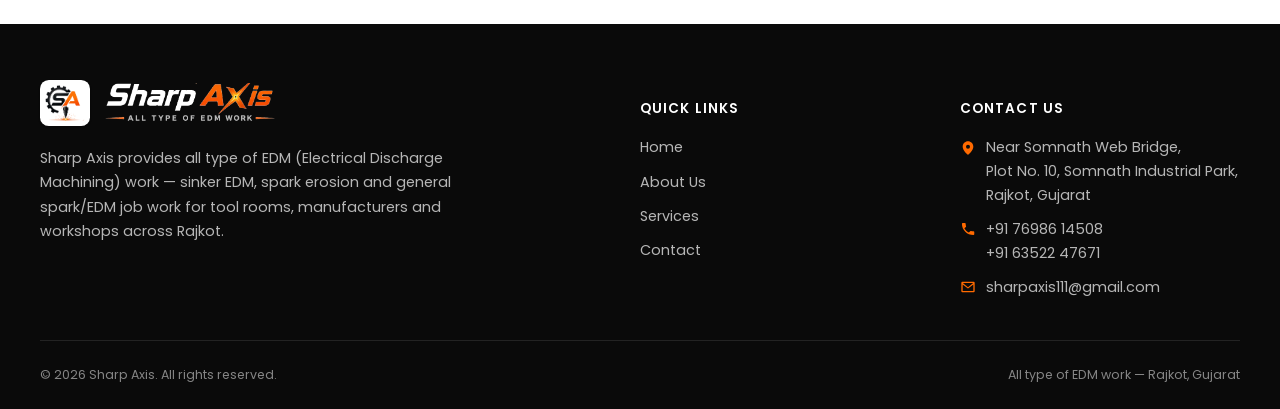
==== commit a2bac0b6: "Use actual logo artwork in header/footer brand and resize Replace CSS-styled brand text with the rea" ====
--- a/index.html
+++ b/index.html
@@ -5,7 +5,7 @@
 <meta name="viewport" content="width=device-width, initial-scale=1">
 <title>Sharp Axis — All Type of EDM Work | Rajkot</title>
 <meta name="description" content="Sharp Axis, Rajkot — sinker EDM, spark erosion machining, general spark/EDM job work and tool repair. All type of EDM work, precision guaranteed.">
-<link rel="icon" type="image/png" href="images/logo-mark.png">
+<link rel="icon" type="image/png" href="images/logo-icon.png">
 <link rel="preconnect" href="https://fonts.bunny.net">
 <link href="https://fonts.bunny.net/css?family=poppins:400,500,600,700,800" rel="stylesheet">
 <link rel="stylesheet" href="css/style.css">
@@ -34,8 +34,8 @@
 <header class="site-header">
   <div class="container-page header-row">
     <a class="brand" href="index.html">
-      <img src="images/logo-mark.png" alt="Sharp Axis" class="brand-icon">
-      <img src="images/logo-wordmark.png" alt="Sharp Axis — All Type of EDM Work" class="brand-wordmark">
+      <img src="images/logo-icon.png" alt="" class="brand-icon">
+      <img src="images/logo-wordmark.png" alt="Sharp Axis - All Type of EDM Work" class="brand-wordmark">
     </a>
 
     <nav class="nav-links" id="navLinks">
@@ -201,8 +201,8 @@
     <div class="footer-grid">
       <div>
         <a class="footer-brand" href="index.html">
-          <img src="images/logo-mark.png" alt="Sharp Axis" class="brand-icon">
-          <img src="images/logo-wordmark.png" alt="Sharp Axis — All Type of EDM Work" class="brand-wordmark">
+          <img src="images/logo-icon.png" alt="" class="brand-icon">
+          <img src="images/logo-wordmark.png" alt="Sharp Axis - All Type of EDM Work" class="brand-wordmark">
         </a>
         <p style="font-size:0.9rem; line-height:1.7; max-width:26rem;">Sharp Axis provides all type of EDM (Electrical Discharge Machining) work &mdash; sinker EDM, spark erosion and general spark/EDM job work for tool rooms, manufacturers and workshops across Rajkot.</p>
       </div>
--- a/css/style.css
+++ b/css/style.css
@@ -70,11 +70,10 @@
 .site-header{ position:sticky; top:0; z-index:50; background:color-mix(in srgb, var(--brand-dark) 95%, transparent); backdrop-filter:blur(8px); border-bottom:1px solid rgba(255,255,255,.1); }
 .header-row{ display:flex; align-items:center; justify-content:space-between; padding-block:0.9rem; gap:1rem; }
 .brand{
-  display:flex; align-items:center; gap:0.6rem; text-decoration:none; color:#fff;
-  background:#fff; border-radius:0.65rem; padding:0.4rem 0.85rem 0.4rem 0.4rem;
-}
-.brand-icon{ height:2.7rem; width:auto; display:block; }
-.brand-wordmark{ height:2.35rem; width:auto; display:block; }
+  display:flex; align-items:center; gap:0.85rem; text-decoration:none; color:#fff;
+}
+.brand-icon{ height:2.85rem; width:auto; display:block; background:#fff; border-radius:0.55rem; padding:0.3rem; box-shadow:var(--shadow-sm); }
+.brand-wordmark{ height:2.45rem; width:auto; display:block; }
 
 .nav-links{ display:flex; align-items:center; gap:clamp(1.1rem,2.4vw,2rem); }
 .nav-links a{ text-decoration:none; font-size:0.94rem; font-weight:500; color:rgba(255,255,255,.85); position:relative; padding-block:0.3rem; transition:color .15s ease; }
@@ -277,8 +276,7 @@
 .footer-grid{ display:grid; grid-template-columns:2fr 1fr 1fr; gap:2.5rem; }
 @media (max-width:820px){ .footer-grid{ grid-template-columns:1fr; } }
 .footer-brand{
-  display:flex; align-items:center; gap:0.55rem; text-decoration:none; margin-bottom:1.1rem;
-  background:#fff; border-radius:0.6rem; padding:0.35rem 0.75rem 0.35rem 0.35rem; width:fit-content;
+  display:flex; align-items:center; gap:0.85rem; text-decoration:none; margin-bottom:1.25rem;
 }
 .footer-col h4{ color:#fff; font-weight:600; font-size:0.85rem; text-transform:uppercase; letter-spacing:0.08em; margin-bottom:1rem; }
 .footer-col ul{ list-style:none; margin:0; padding:0; display:grid; gap:0.65rem; font-size:0.9rem; }
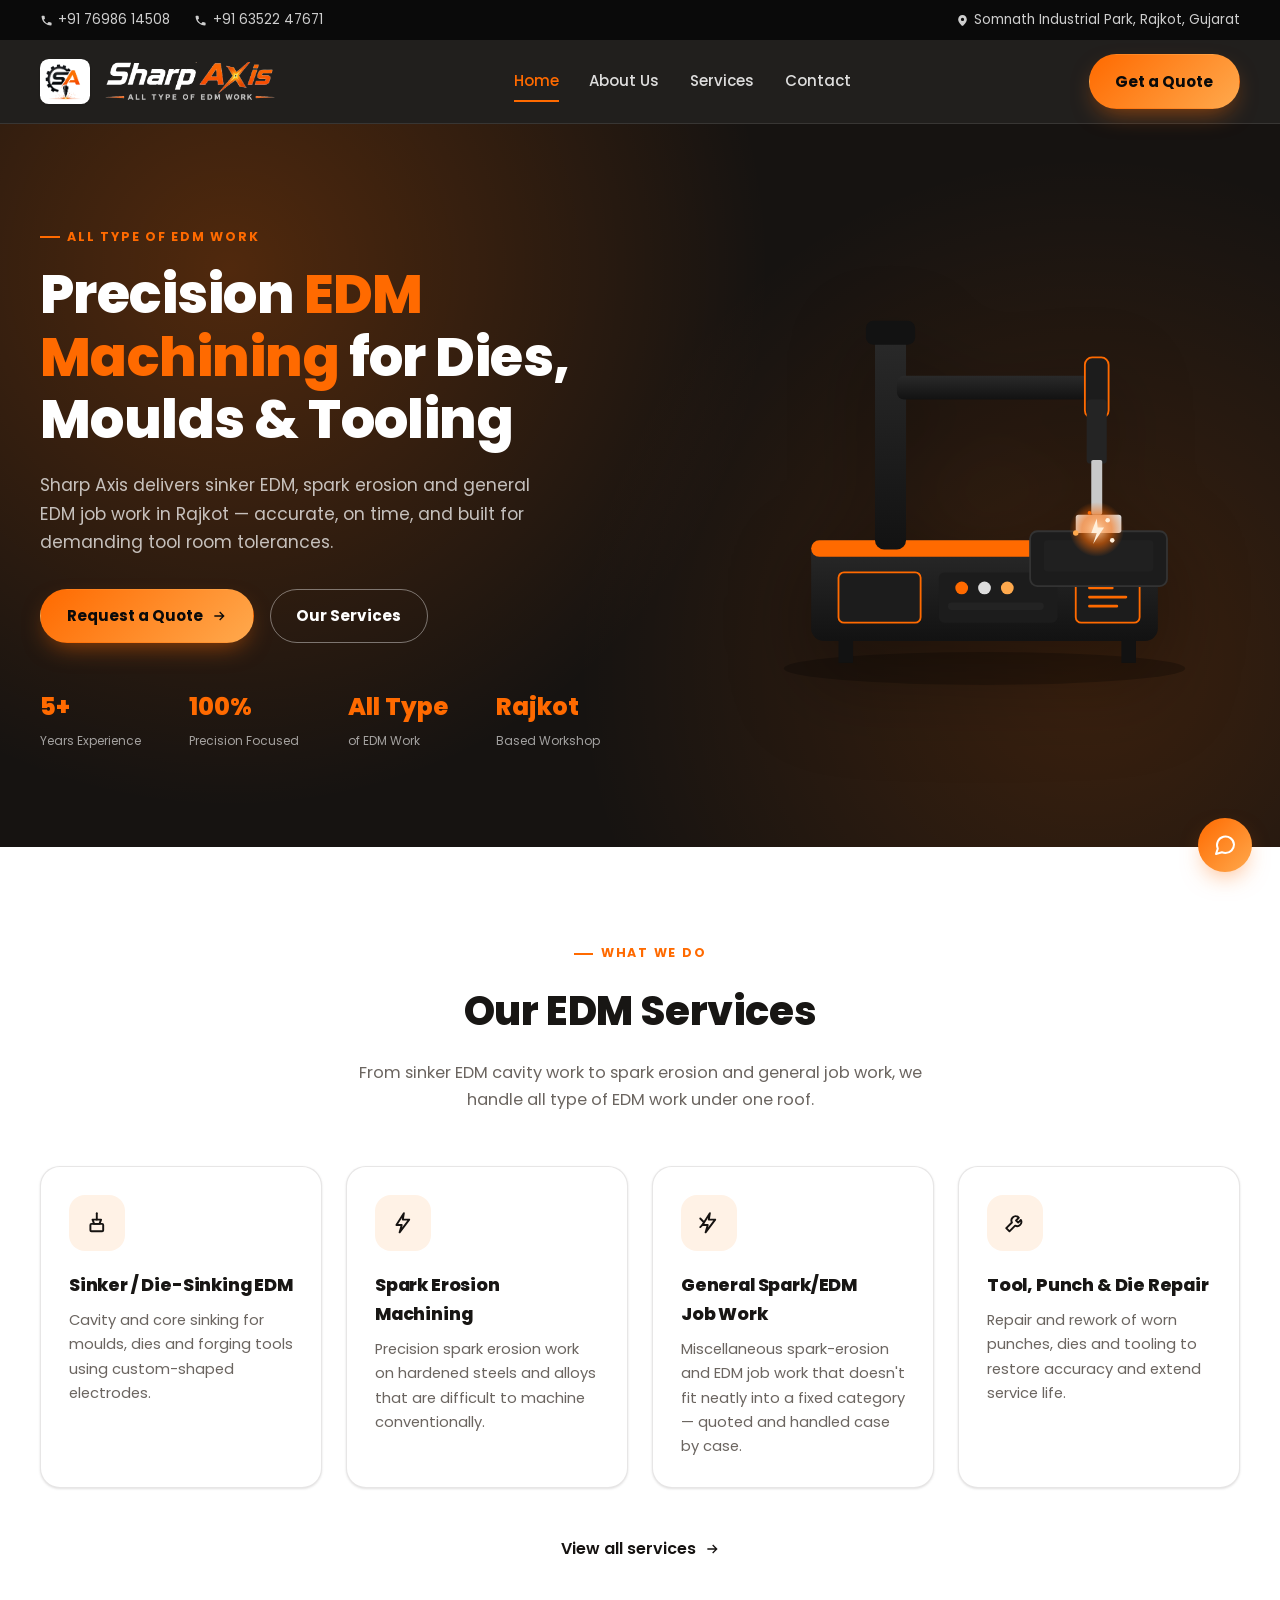
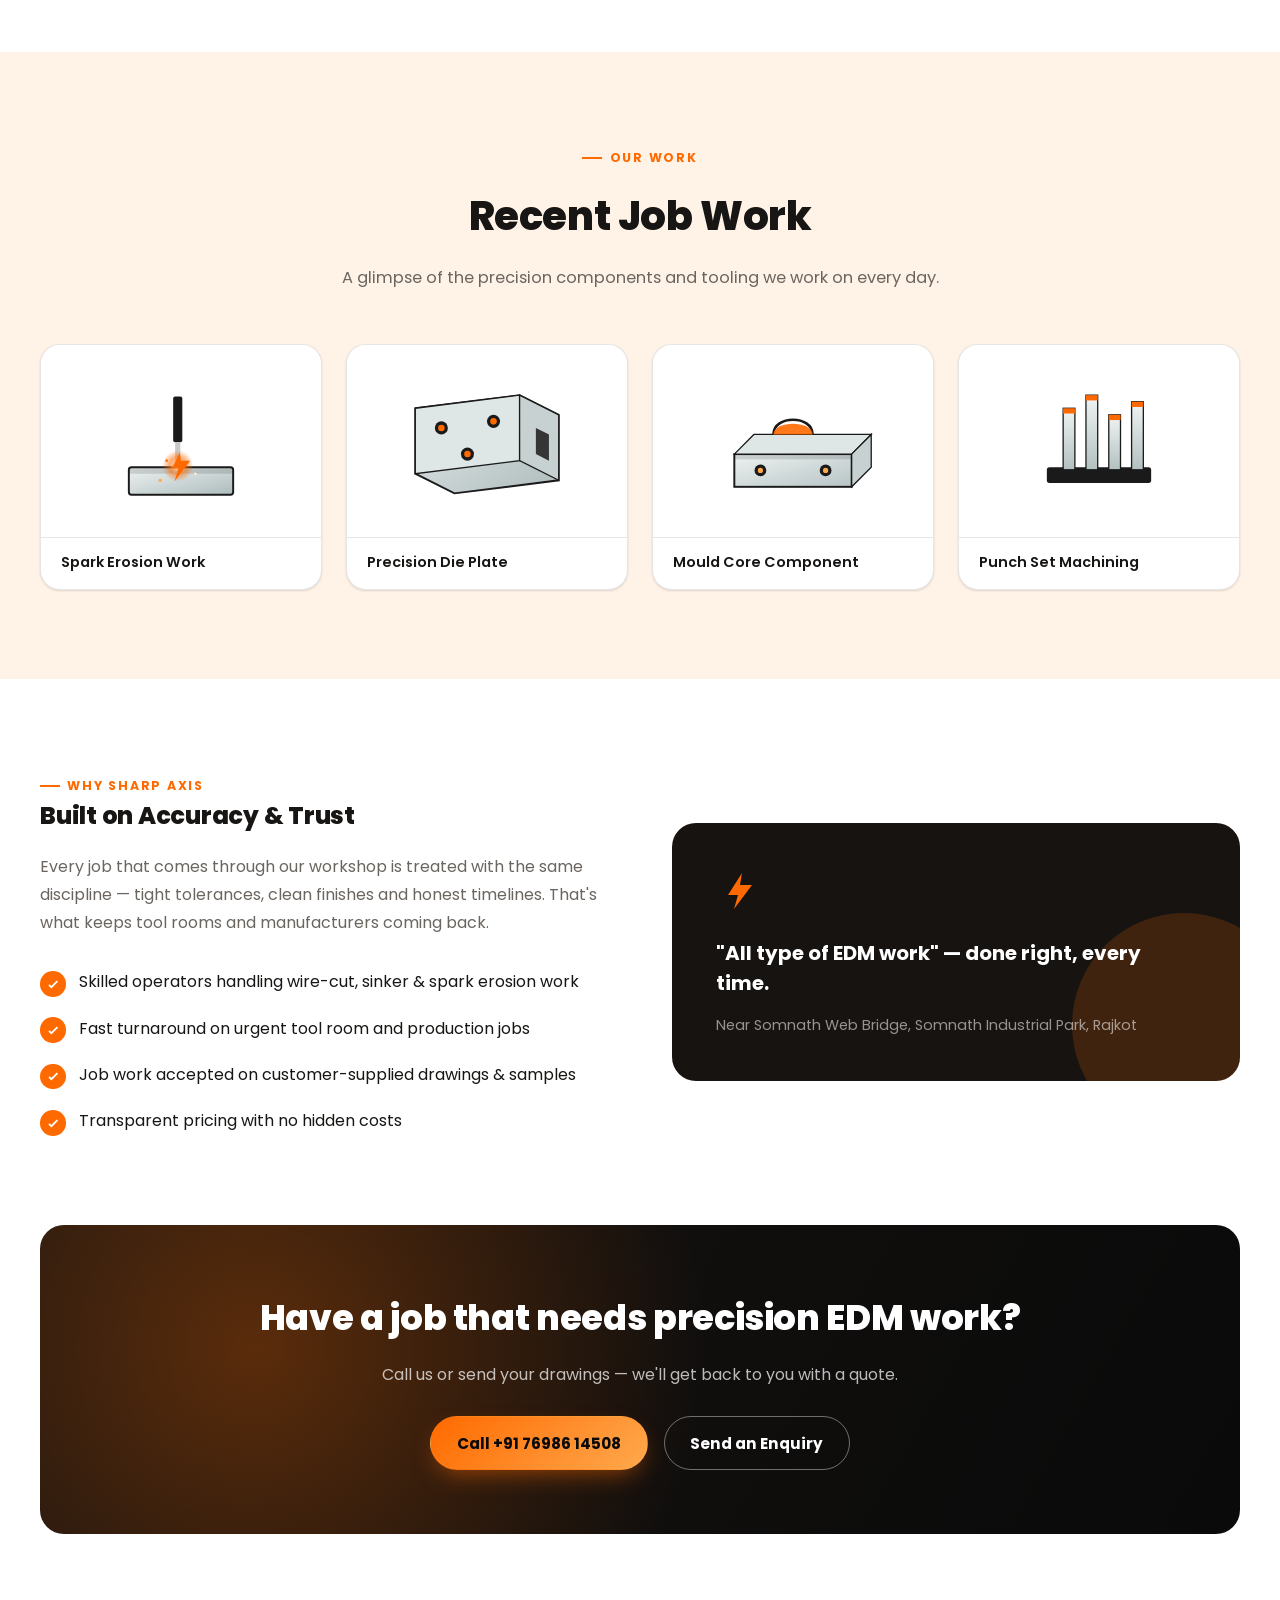
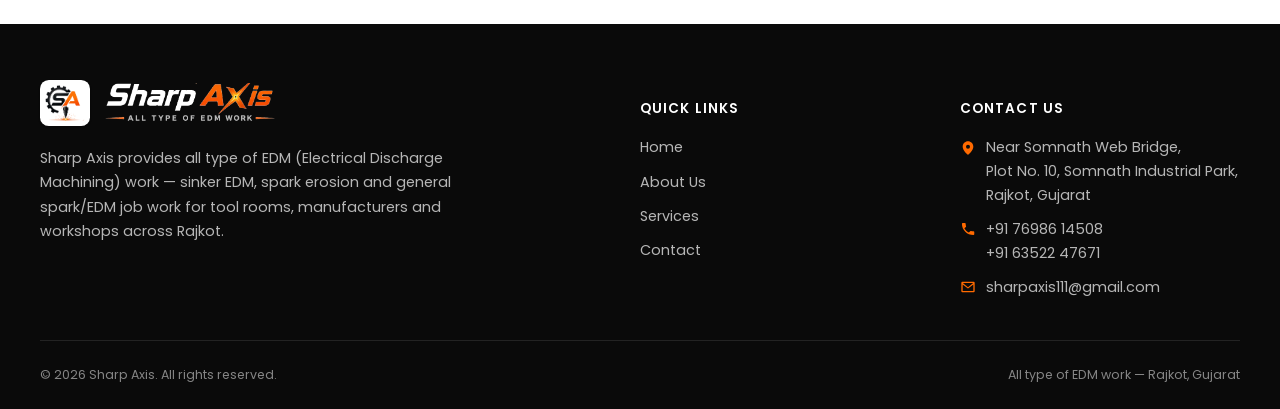
==== commit 2bfbb0fd: "Add free FAQ chat bot widget with quick replies and WhatsApp handoff Self-hosted, no third-party ser" ====
--- a/index.html
+++ b/index.html
@@ -243,6 +243,27 @@
   </div>
 </footer>
 
+<button id="backToTop" class="back-to-top" type="button" aria-label="Back to top">
+  <svg width="20" height="20" viewBox="0 0 24 24" fill="none" stroke="currentColor" stroke-width="2.4" stroke-linecap="round" stroke-linejoin="round"><path d="M12 19V5M5 12l7-7 7 7"/></svg>
+</button>
+
+<button id="chatbotToggle" class="chatbot-toggle" type="button" aria-label="Chat with us" aria-expanded="false">
+  <svg class="icon-chat" width="24" height="24" viewBox="0 0 24 24" fill="none" stroke="currentColor" stroke-width="2" stroke-linecap="round" stroke-linejoin="round"><path d="M21 11.5a8.5 8.5 0 01-8.5 8.5c-1.3 0-2.5-.3-3.6-.8L3 21l1.8-5.4A8.5 8.5 0 1121 11.5z"/></svg>
+  <svg class="icon-close" width="22" height="22" viewBox="0 0 24 24" fill="none" stroke="currentColor" stroke-width="2.2" stroke-linecap="round"><path d="M6 6l12 12M18 6L6 18"/></svg>
+</button>
+
+<div id="chatbotPanel" class="chatbot-panel" role="dialog" aria-label="Sharp Axis chat">
+  <div class="chatbot-header">
+    <img src="images/logo-icon.png" alt="">
+    <div>
+      <p class="title">Sharp Axis</p>
+      <p class="subtitle">Usually replies within a day</p>
+    </div>
+  </div>
+  <div id="chatbotMessages" class="chatbot-messages"></div>
+  <div id="chatbotQuickReplies" class="chatbot-quick-replies"></div>
+</div>
+
 <script>
   document.getElementById('year').textContent = new Date().getFullYear();
   var toggle = document.getElementById('menuToggle');
@@ -251,6 +272,15 @@
     var open = nav.classList.toggle('open');
     toggle.setAttribute('aria-expanded', String(open));
   });
+
+  var backToTop = document.getElementById('backToTop');
+  window.addEventListener('scroll', function(){
+    backToTop.classList.toggle('visible', window.scrollY > 400);
+  });
+  backToTop.addEventListener('click', function(){
+    window.scrollTo({ top: 0, behavior: 'smooth' });
+  });
 </script>
+<script src="js/chatbot.js" defer></script>
 </body>
 </html>
--- a/css/style.css
+++ b/css/style.css
@@ -287,3 +287,65 @@
 .footer-col .addr-item a{ display:block; text-decoration:none; color:rgba(255,255,255,.7); transition:color .15s ease; }
 .footer-col .addr-item a:hover{ color:var(--brand); }
 .footer-bottom{ margin-top:2.5rem; padding-top:1.5rem; border-top:1px solid rgba(255,255,255,.1); display:flex; flex-wrap:wrap; justify-content:space-between; gap:0.75rem; font-size:0.78rem; color:rgba(255,255,255,.5); }
+
+/* ---------- back to top ---------- */
+.back-to-top{
+  position:fixed; right:clamp(1rem,4vw,1.75rem); bottom:calc(clamp(1rem,4vw,1.75rem) + 4rem); z-index:60;
+  width:2.9rem; height:2.9rem; border:none; border-radius:50%; cursor:pointer;
+  display:flex; align-items:center; justify-content:center;
+  background-image:linear-gradient(135deg, var(--brand), var(--brand-light)); color:#fff;
+  box-shadow:0 10px 25px -8px rgba(255,106,0,.55);
+  opacity:0; visibility:hidden; transform:translateY(0.75rem) scale(0.85);
+  transition:opacity .25s ease, transform .25s ease, visibility .25s ease, box-shadow .2s ease;
+}
+.back-to-top.visible{ opacity:1; visibility:visible; transform:translateY(0) scale(1); }
+.back-to-top:hover{ transform:translateY(-3px) scale(1.05); box-shadow:0 14px 30px -8px rgba(255,106,0,.7); }
+.back-to-top:active{ transform:translateY(0) scale(0.92); }
+.back-to-top:focus-visible{ outline:2px solid #fff; outline-offset:2px; }
+.back-to-top svg{ animation:back-to-top-bounce 2.2s ease-in-out infinite; }
+@keyframes back-to-top-bounce{ 0%,100%{ transform:translateY(0); } 50%{ transform:translateY(-3px); } }
+@media (max-width:640px){ .back-to-top{ width:2.5rem; height:2.5rem; } }
+@media (prefers-reduced-motion:reduce){ .back-to-top{ transition:opacity .15s linear; } .back-to-top svg{ animation:none; } }
+
+/* ---------- chat bot ---------- */
+.chatbot-toggle{
+  position:fixed; right:clamp(1rem,4vw,1.75rem); bottom:clamp(1rem,4vw,1.75rem); z-index:60;
+  width:3.4rem; height:3.4rem; border:none; border-radius:50%; cursor:pointer;
+  display:flex; align-items:center; justify-content:center;
+  background-image:linear-gradient(135deg, var(--brand), var(--brand-light)); color:#fff;
+  box-shadow:0 10px 25px -8px rgba(255,106,0,.55);
+  transition:transform .2s ease, box-shadow .2s ease;
+}
+.chatbot-toggle:hover{ transform:translateY(-3px) scale(1.05); box-shadow:0 14px 30px -8px rgba(255,106,0,.7); }
+.chatbot-toggle:active{ transform:translateY(0) scale(0.92); }
+.chatbot-toggle:focus-visible{ outline:2px solid #fff; outline-offset:2px; }
+.chatbot-toggle .icon-chat, .chatbot-toggle .icon-close{ position:absolute; transition:opacity .15s ease, transform .15s ease; }
+.chatbot-toggle .icon-close{ opacity:0; transform:scale(0.6) rotate(-45deg); }
+.chatbot-toggle.open .icon-chat{ opacity:0; transform:scale(0.6) rotate(45deg); }
+.chatbot-toggle.open .icon-close{ opacity:1; transform:scale(1) rotate(0deg); }
+
+.chatbot-panel{
+  position:fixed; right:clamp(1rem,4vw,1.75rem); bottom:calc(clamp(1rem,4vw,1.75rem) + 4rem); z-index:60;
+  width:min(21rem, calc(100vw - 2rem)); max-height:min(28rem, calc(100vh - 8rem));
+  background:#fff; border-radius:var(--r-xl); box-shadow:var(--shadow-xl); overflow:hidden;
+  display:flex; flex-direction:column;
+  opacity:0; visibility:hidden; transform:translateY(0.75rem) scale(0.96); transform-origin:bottom right;
+  transition:opacity .2s ease, transform .2s ease, visibility .2s ease;
+}
+.chatbot-panel.open{ opacity:1; visibility:visible; transform:translateY(0) scale(1); }
+.chatbot-header{ background:var(--brand-dark); color:#fff; padding:0.9rem 1.1rem; display:flex; align-items:center; gap:0.7rem; }
+.chatbot-header img{ height:1.9rem; width:1.9rem; border-radius:50%; background:#fff; padding:0.2rem; }
+.chatbot-header .title{ font-weight:700; font-size:0.92rem; line-height:1.3; }
+.chatbot-header .subtitle{ font-size:0.72rem; color:rgba(255,255,255,.6); }
+.chatbot-messages{ padding:0.9rem; display:flex; flex-direction:column; gap:0.6rem; overflow-y:auto; flex:1; }
+.chatbot-messages .msg{ max-width:85%; padding:0.55rem 0.8rem; border-radius:0.9rem; font-size:0.85rem; line-height:1.5; }
+.chatbot-messages .msg.bot{ background:var(--brand-mist); color:var(--ink); border-bottom-left-radius:0.25rem; align-self:flex-start; }
+.chatbot-messages .msg.user{ background:var(--brand-dark); color:#fff; border-bottom-right-radius:0.25rem; align-self:flex-end; }
+.chatbot-quick-replies{ display:flex; flex-wrap:wrap; gap:0.5rem; padding:0 0.9rem 0.9rem; }
+.chatbot-quick-replies button{
+  border:1px solid var(--line); background:#fff; color:var(--ink); border-radius:999px;
+  font-family:var(--font-sans); font-size:0.78rem; font-weight:600; padding:0.4rem 0.8rem; cursor:pointer;
+  transition:border-color .15s ease, color .15s ease, background-color .15s ease;
+}
+.chatbot-quick-replies button:hover{ border-color:var(--brand); color:var(--brand); background:var(--brand-mist); }
+@media (prefers-reduced-motion:reduce){ .chatbot-panel, .chatbot-toggle .icon-chat, .chatbot-toggle .icon-close{ transition:opacity .1s linear; } }
